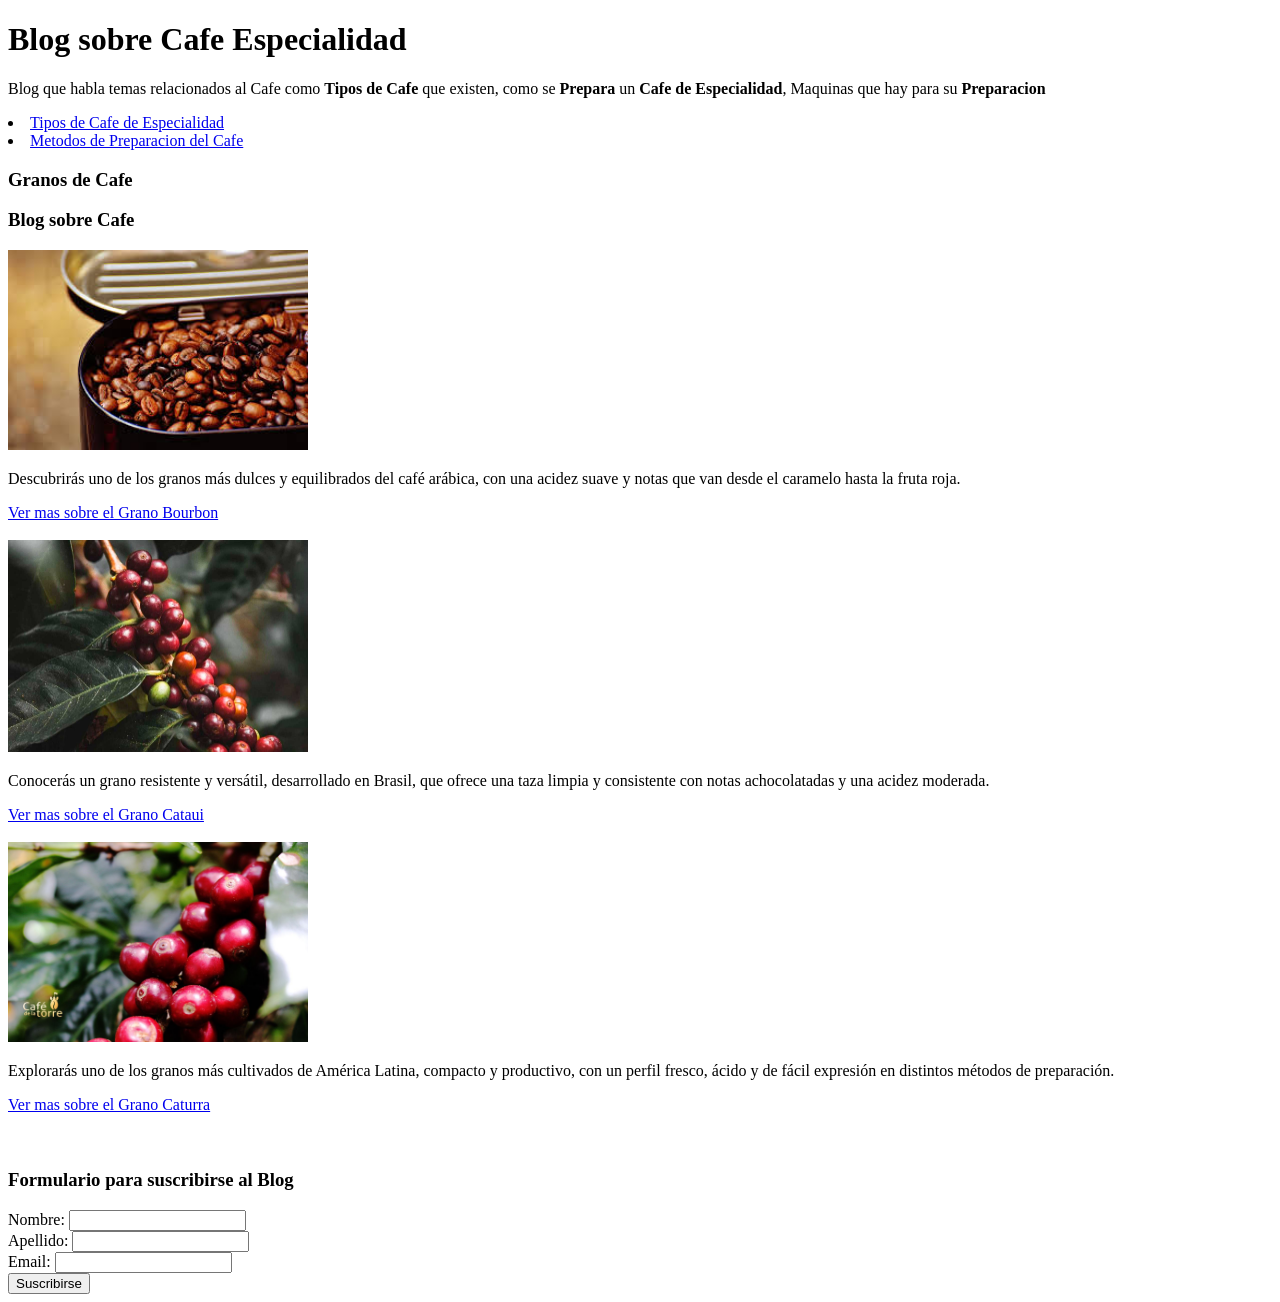
==== blog/grans_coffee.html @ 502a480e "Creation Principal Page and Content Page of theme's as the Type Coffee, Preparation Coffee and Grans" ====
<!DOCTYPE html>
<html lang="en">
<head>
    <meta charset="UTF-8">
    <meta name="viewport" content="width=device-width, initial-scale=1.0">
    <title>Granos de Cafe de Especialidad</title>
</head>
<body>
    <!-- Header with the Name Blog -->
    <header>
        <h1>Blog sobre Cafe Especialidad</h1>
    </header>

    <!-- Description of Page Blog -->
    <main>
        <p>
            Blog que habla temas relacionados al Cafe como <strong>Tipos de Cafe</strong>
            que existen, como se <strong>Prepara</strong> un <strong>Cafe de Especialidad</strong>, 
            Maquinas que hay para su <strong>Preparacion</strong>
        </p>
    </main>

    
    <!-- Navegation Menu between different theme's -->
    <nav>
        <li> <a href="type_coffee.html">Tipos de Cafe de Especialidad</a> </li>
        <li> <a href="method_preparation.html">Metodos de Preparacion del Cafe</a> </li>
    </nav>
    
    <!-- Name theme Speciallity Coffee -->
    <h3>Granos de Cafe</h3>

    <!-- Content's about Coffee -->
    <!-- List Blog for theme -->
    <section>
        <h3>Blog sobre Cafe</h3>

        <article>
            <img src="img/bourbon.jpg" width="300" alt="Cafe">
            <p>Descubrirás uno de los granos más dulces y equilibrados del café arábica, con una acidez suave y notas que van desde el caramelo hasta la fruta roja.</p>
            <a href="content-blog/grans_coffee/">Ver mas sobre el Grano Bourbon</a>
        </article>
        <br>

        <article>
            <img src="img/cataui.jpg" width="300" alt="Granos de Cafe">
            <p>Conocerás un grano resistente y versátil, desarrollado en Brasil, que ofrece una taza limpia y consistente con notas achocolatadas y una acidez moderada.</p>
            <a href="content-blog/grans_coffee/">Ver mas sobre el Grano Cataui</a>
        </article>
        <br>

        <article>
            <img src="img/caturra.jpg" width="300" alt="Cafe con Leche">
            <p>Explorarás uno de los granos más cultivados de América Latina, compacto y productivo, con un perfil fresco, ácido y de fácil expresión en distintos métodos de preparación.</p>
            <a href="content-blog/grans_coffee/">Ver mas sobre el Grano Caturra</a>
        </article>
        <br>
    </section>
    <br>

    <!-- Suscribe form of Blog -->
    <footer>
        <h3>Formulario para suscribirse al Blog</h3>
        <form method="POST">
            <label>Nombre: </label><input type="text"> <br>
            <label>Apellido: </label><input type="text"> <br>
            <label>Email: </label><input type="email"> <br>

            <button type="submit">Suscribirse</button>
        </form>
    </footer>
</body>
</html>
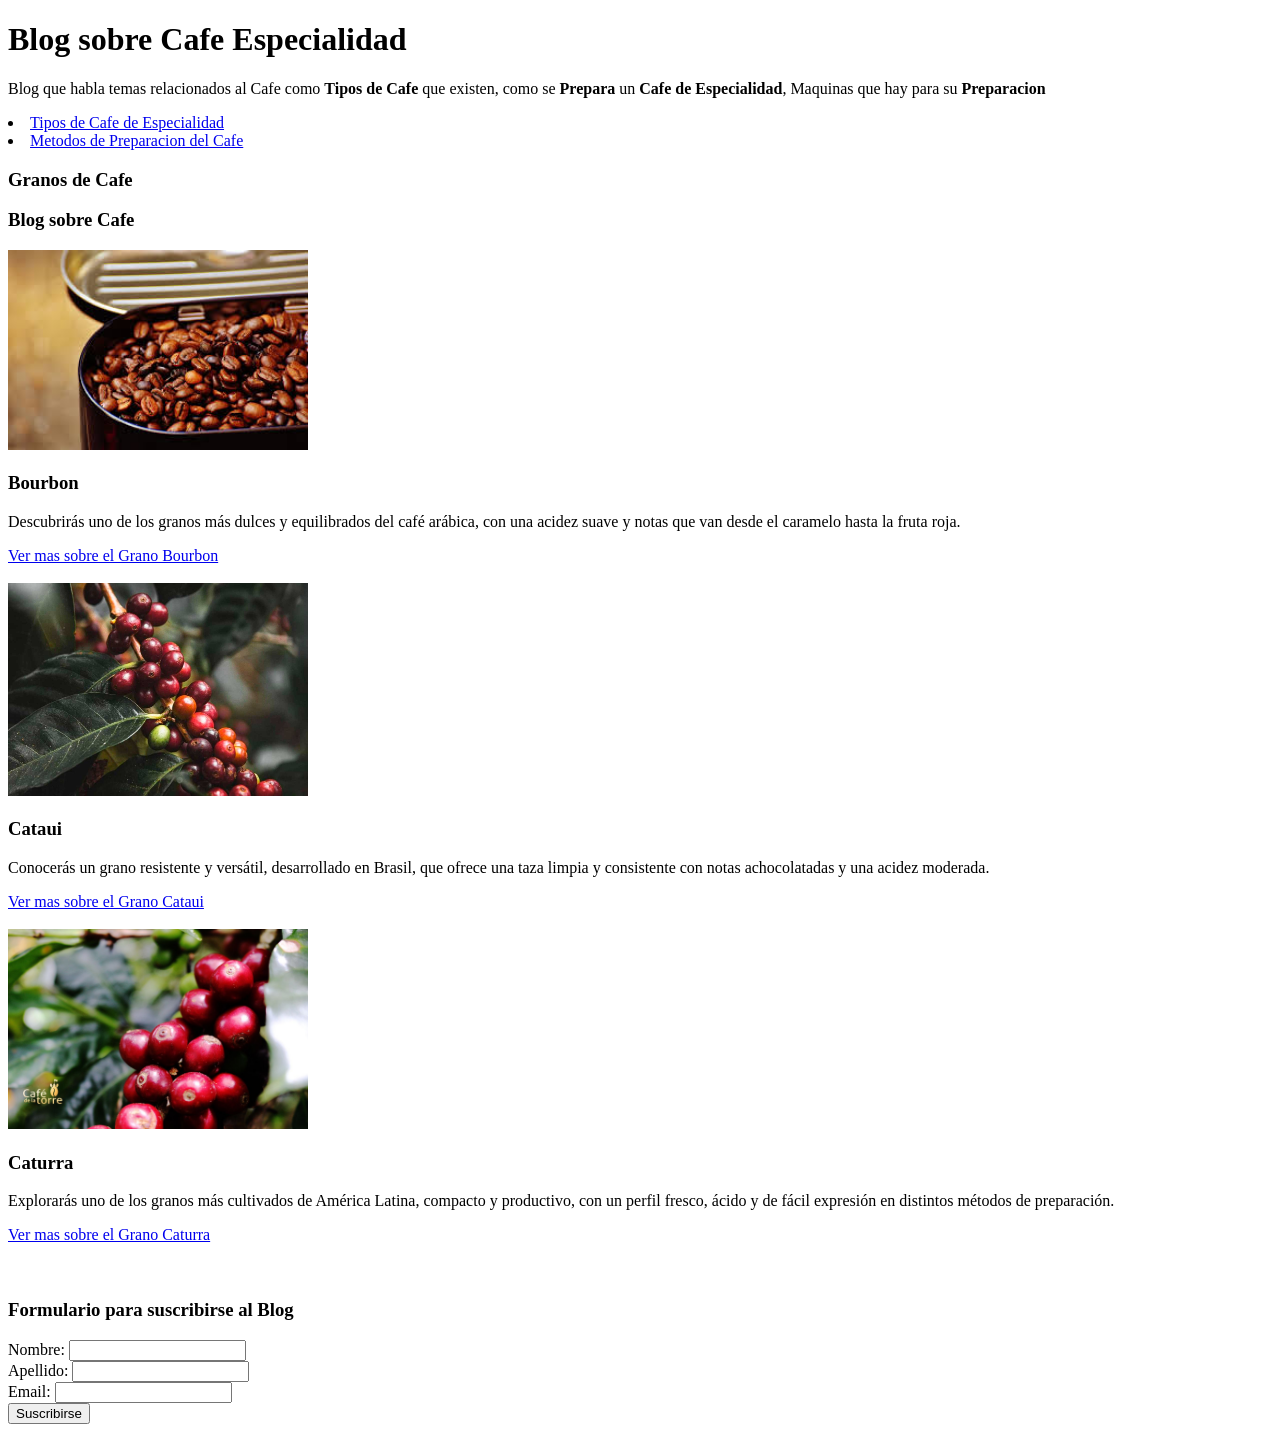
==== commit 0e8c95fc: "Write content about Grans Coffee in the grans_coffee page by Blog" ====
--- a/blog/grans_coffee.html
+++ b/blog/grans_coffee.html
@@ -37,22 +37,25 @@
 
         <article>
             <img src="img/bourbon.jpg" width="300" alt="Cafe">
+            <h3>Bourbon</h3>
             <p>Descubrirás uno de los granos más dulces y equilibrados del café arábica, con una acidez suave y notas que van desde el caramelo hasta la fruta roja.</p>
-            <a href="content-blog/grans_coffee/">Ver mas sobre el Grano Bourbon</a>
+            <a href="content-blog/grans_coffee/bourbon.html">Ver mas sobre el Grano Bourbon</a>
         </article>
         <br>
 
         <article>
             <img src="img/cataui.jpg" width="300" alt="Granos de Cafe">
+            <h3>Cataui</h3>
             <p>Conocerás un grano resistente y versátil, desarrollado en Brasil, que ofrece una taza limpia y consistente con notas achocolatadas y una acidez moderada.</p>
-            <a href="content-blog/grans_coffee/">Ver mas sobre el Grano Cataui</a>
+            <a href="content-blog/grans_coffee/cataui.html">Ver mas sobre el Grano Cataui</a>
         </article>
         <br>
 
         <article>
             <img src="img/caturra.jpg" width="300" alt="Cafe con Leche">
+            <h3>Caturra</h3>
             <p>Explorarás uno de los granos más cultivados de América Latina, compacto y productivo, con un perfil fresco, ácido y de fácil expresión en distintos métodos de preparación.</p>
-            <a href="content-blog/grans_coffee/">Ver mas sobre el Grano Caturra</a>
+            <a href="content-blog/grans_coffee/caturra.html">Ver mas sobre el Grano Caturra</a>
         </article>
         <br>
     </section>
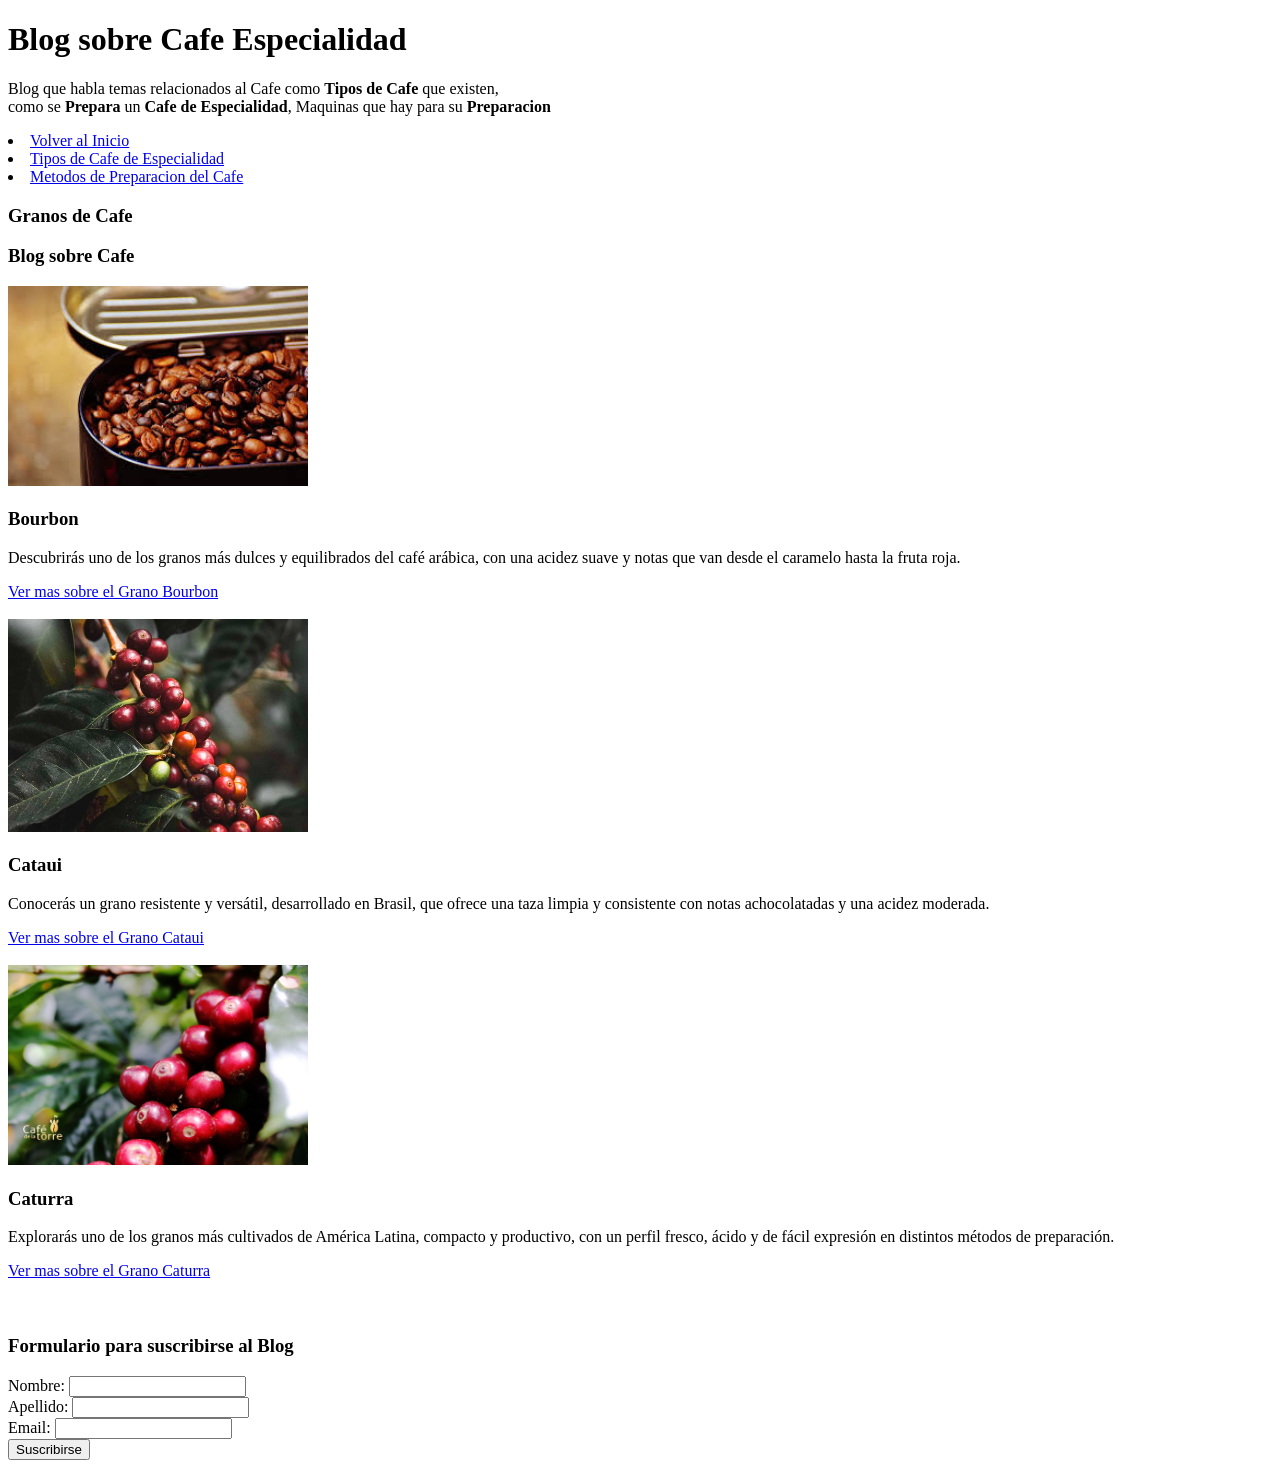
==== commit 150bd52e: "Insert link to back main page" ====
--- a/blog/grans_coffee.html
+++ b/blog/grans_coffee.html
@@ -15,7 +15,7 @@
     <main>
         <p>
             Blog que habla temas relacionados al Cafe como <strong>Tipos de Cafe</strong>
-            que existen, como se <strong>Prepara</strong> un <strong>Cafe de Especialidad</strong>, 
+            que existen, <br>como se <strong>Prepara</strong> un <strong>Cafe de Especialidad</strong>, 
             Maquinas que hay para su <strong>Preparacion</strong>
         </p>
     </main>
@@ -23,6 +23,7 @@
     
     <!-- Navegation Menu between different theme's -->
     <nav>
+        <li> <a href="index.html">Volver al Inicio</a> </li>
         <li> <a href="type_coffee.html">Tipos de Cafe de Especialidad</a> </li>
         <li> <a href="method_preparation.html">Metodos de Preparacion del Cafe</a> </li>
     </nav>
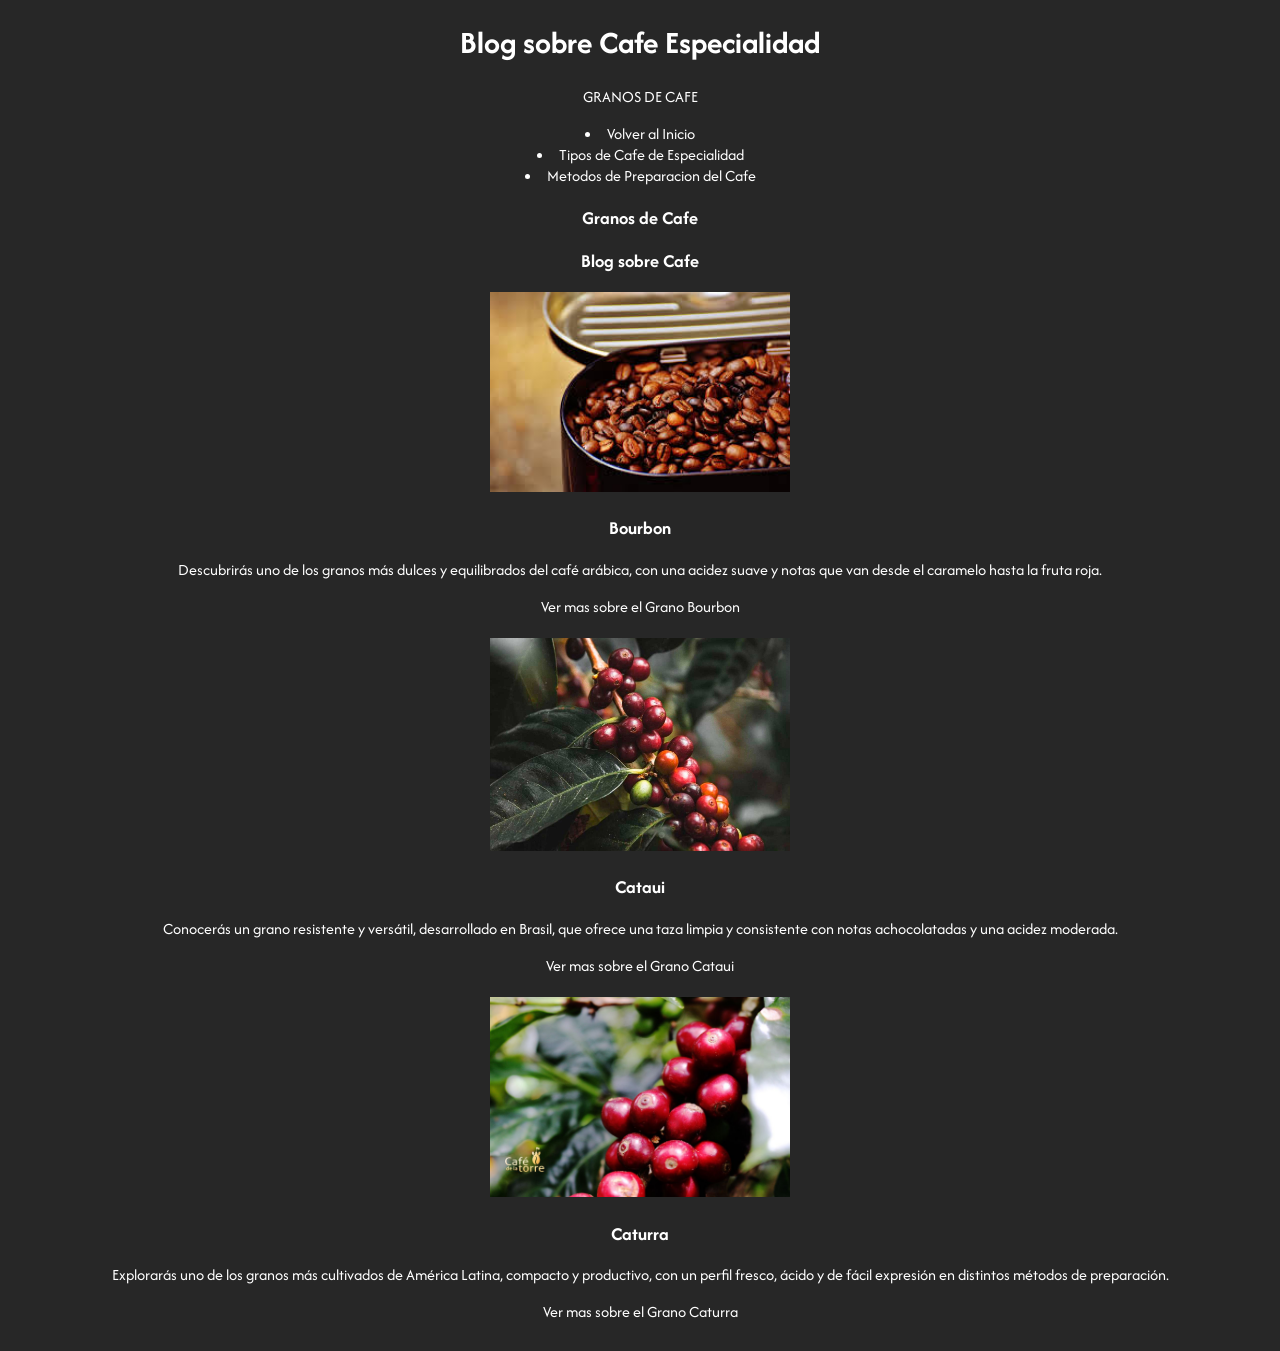
==== commit 0375739f: "Modify style page main with CSS" ====
--- a/blog/grans_coffee.html
+++ b/blog/grans_coffee.html
@@ -3,6 +3,10 @@
 <head>
     <meta charset="UTF-8">
     <meta name="viewport" content="width=device-width, initial-scale=1.0">
+    <link rel="stylesheet" href="style.css">
+    <link rel="preconnect" href="https://fonts.googleapis.com">
+    <link rel="preconnect" href="https://fonts.gstatic.com" crossorigin>
+    <link href="https://fonts.googleapis.com/css2?family=Afacad:ital,wght@0,400..700;1,400..700&display=swap" rel="stylesheet">
     <title>Granos de Cafe de Especialidad</title>
 </head>
 <body>
@@ -13,11 +17,7 @@
 
     <!-- Description of Page Blog -->
     <main>
-        <p>
-            Blog que habla temas relacionados al Cafe como <strong>Tipos de Cafe</strong>
-            que existen, <br>como se <strong>Prepara</strong> un <strong>Cafe de Especialidad</strong>, 
-            Maquinas que hay para su <strong>Preparacion</strong>
-        </p>
+        <p> GRANOS DE CAFE </p>
     </main>
 
     
@@ -60,18 +60,5 @@
         </article>
         <br>
     </section>
-    <br>
-
-    <!-- Suscribe form of Blog -->
-    <footer>
-        <h3>Formulario para suscribirse al Blog</h3>
-        <form method="POST">
-            <label>Nombre: </label><input type="text"> <br>
-            <label>Apellido: </label><input type="text"> <br>
-            <label>Email: </label><input type="email"> <br>
-
-            <button type="submit">Suscribirse</button>
-        </form>
-    </footer>
 </body>
 </html>
--- a/blog/style.css
+++ b/blog/style.css
@@ -0,0 +1,25 @@
+body {
+    background-color: #272727;
+    color: white;
+    font-family: 'Afacad';
+    font-size: 30;
+    text-align: center;
+}
+
+.keyword-coffee {
+    color: #7C5C40;
+}
+
+a {
+    color: white;
+    text-decoration: none;
+}
+
+a:hover {
+    color: #7C5C40;
+}
+
+.form {
+    background-color: #7C5C40;
+    padding: 40px;
+}
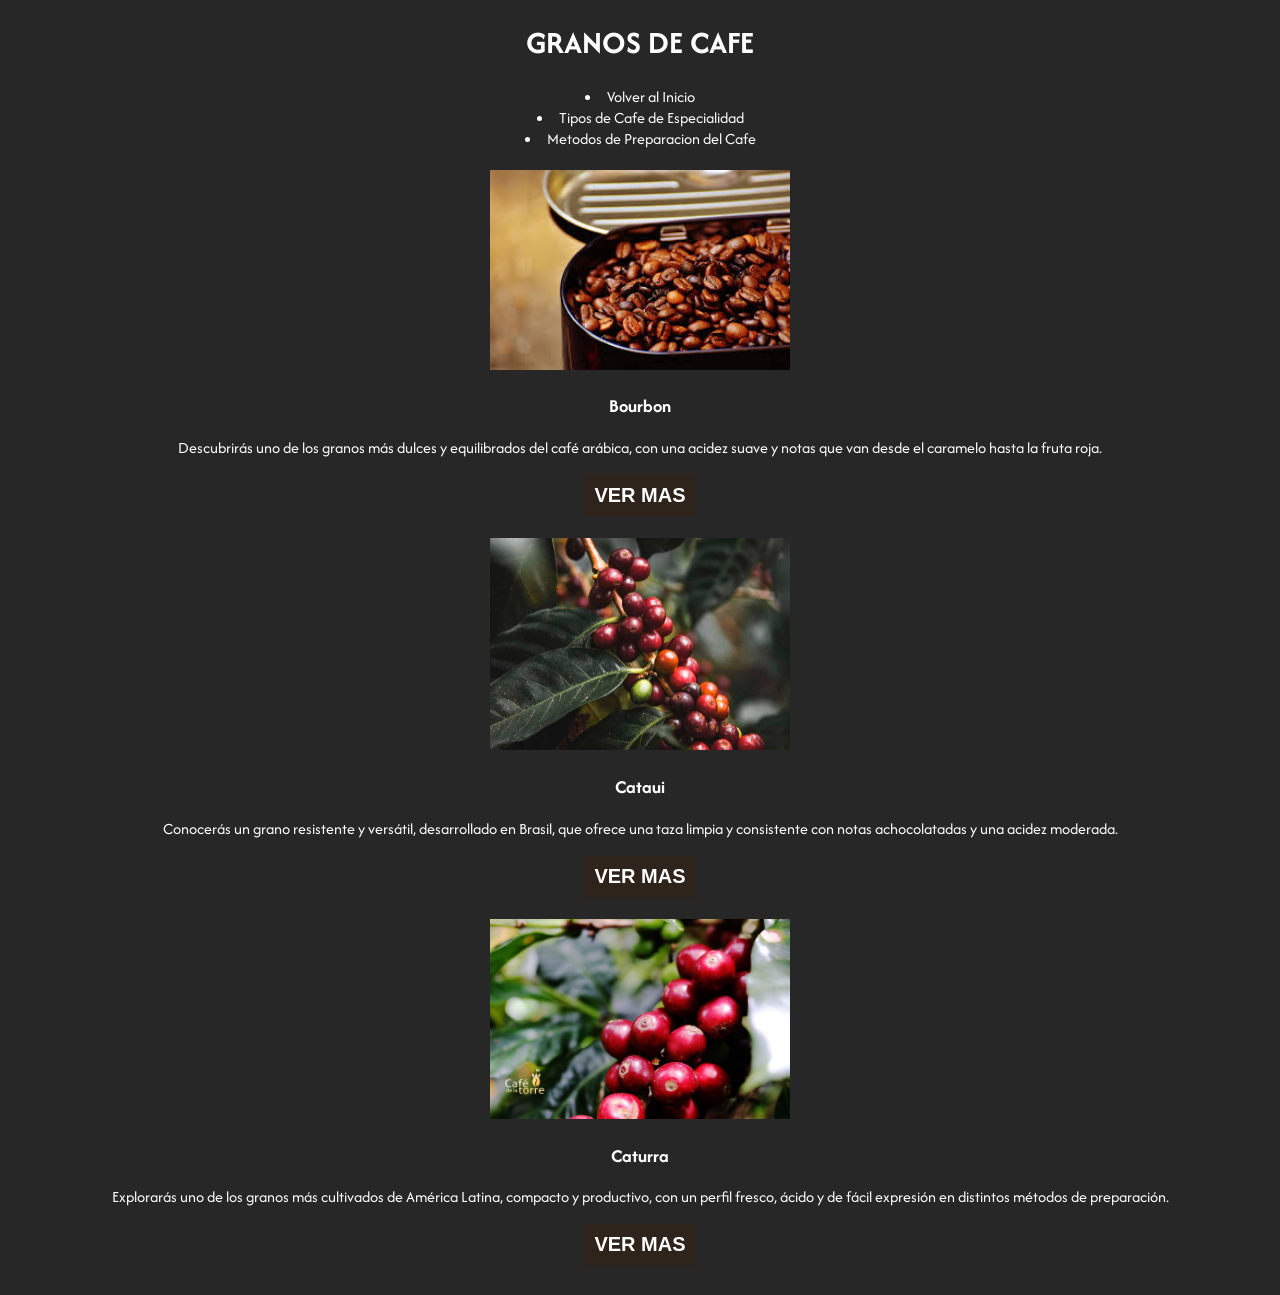
==== commit 208d9060: "Appling style main page in other page's" ====
--- a/blog/grans_coffee.html
+++ b/blog/grans_coffee.html
@@ -12,35 +12,25 @@
 <body>
     <!-- Header with the Name Blog -->
     <header>
-        <h1>Blog sobre Cafe Especialidad</h1>
+        <h1> GRANOS DE CAFE </h1>
     </header>
 
-    <!-- Description of Page Blog -->
-    <main>
-        <p> GRANOS DE CAFE </p>
-    </main>
-
-    
     <!-- Navegation Menu between different theme's -->
     <nav>
         <li> <a href="index.html">Volver al Inicio</a> </li>
         <li> <a href="type_coffee.html">Tipos de Cafe de Especialidad</a> </li>
         <li> <a href="method_preparation.html">Metodos de Preparacion del Cafe</a> </li>
     </nav>
+    <br>
     
-    <!-- Name theme Speciallity Coffee -->
-    <h3>Granos de Cafe</h3>
-
     <!-- Content's about Coffee -->
     <!-- List Blog for theme -->
     <section>
-        <h3>Blog sobre Cafe</h3>
-
         <article>
             <img src="img/bourbon.jpg" width="300" alt="Cafe">
             <h3>Bourbon</h3>
             <p>Descubrirás uno de los granos más dulces y equilibrados del café arábica, con una acidez suave y notas que van desde el caramelo hasta la fruta roja.</p>
-            <a href="content-blog/grans_coffee/bourbon.html">Ver mas sobre el Grano Bourbon</a>
+            <button class="detail-blog"> <a href="content-blog/grans_coffee/bourbon.html"> VER MAS </a> </button>
         </article>
         <br>
 
@@ -48,7 +38,7 @@
             <img src="img/cataui.jpg" width="300" alt="Granos de Cafe">
             <h3>Cataui</h3>
             <p>Conocerás un grano resistente y versátil, desarrollado en Brasil, que ofrece una taza limpia y consistente con notas achocolatadas y una acidez moderada.</p>
-            <a href="content-blog/grans_coffee/cataui.html">Ver mas sobre el Grano Cataui</a>
+            <button class="detail-blog"> <a href="content-blog/grans_coffee/cataui.html"> VER MAS </a> </button>
         </article>
         <br>
 
@@ -56,7 +46,7 @@
             <img src="img/caturra.jpg" width="300" alt="Cafe con Leche">
             <h3>Caturra</h3>
             <p>Explorarás uno de los granos más cultivados de América Latina, compacto y productivo, con un perfil fresco, ácido y de fácil expresión en distintos métodos de preparación.</p>
-            <a href="content-blog/grans_coffee/caturra.html">Ver mas sobre el Grano Caturra</a>
+            <button class="detail-blog"> <a href="content-blog/grans_coffee/caturra.html"> VER MAS </a> </button>
         </article>
         <br>
     </section>
--- a/blog/style.css
+++ b/blog/style.css
@@ -1,9 +1,24 @@
+/* Page main */
 body {
     background-color: #272727;
     color: white;
     font-family: 'Afacad';
     font-size: 30;
     text-align: center;
+}
+
+.detail-blog {
+    background-color: #2F241B;
+    border: none;
+    color: white;
+    font-size: 20px;
+    font-weight: 700;
+    padding: 10px;
+}
+
+.form {
+    background-color: #7C5C40;
+    padding: 40px;
 }
 
 .keyword-coffee {
@@ -17,9 +32,4 @@
 
 a:hover {
     color: #7C5C40;
-}
-
-.form {
-    background-color: #7C5C40;
-    padding: 40px;
 }
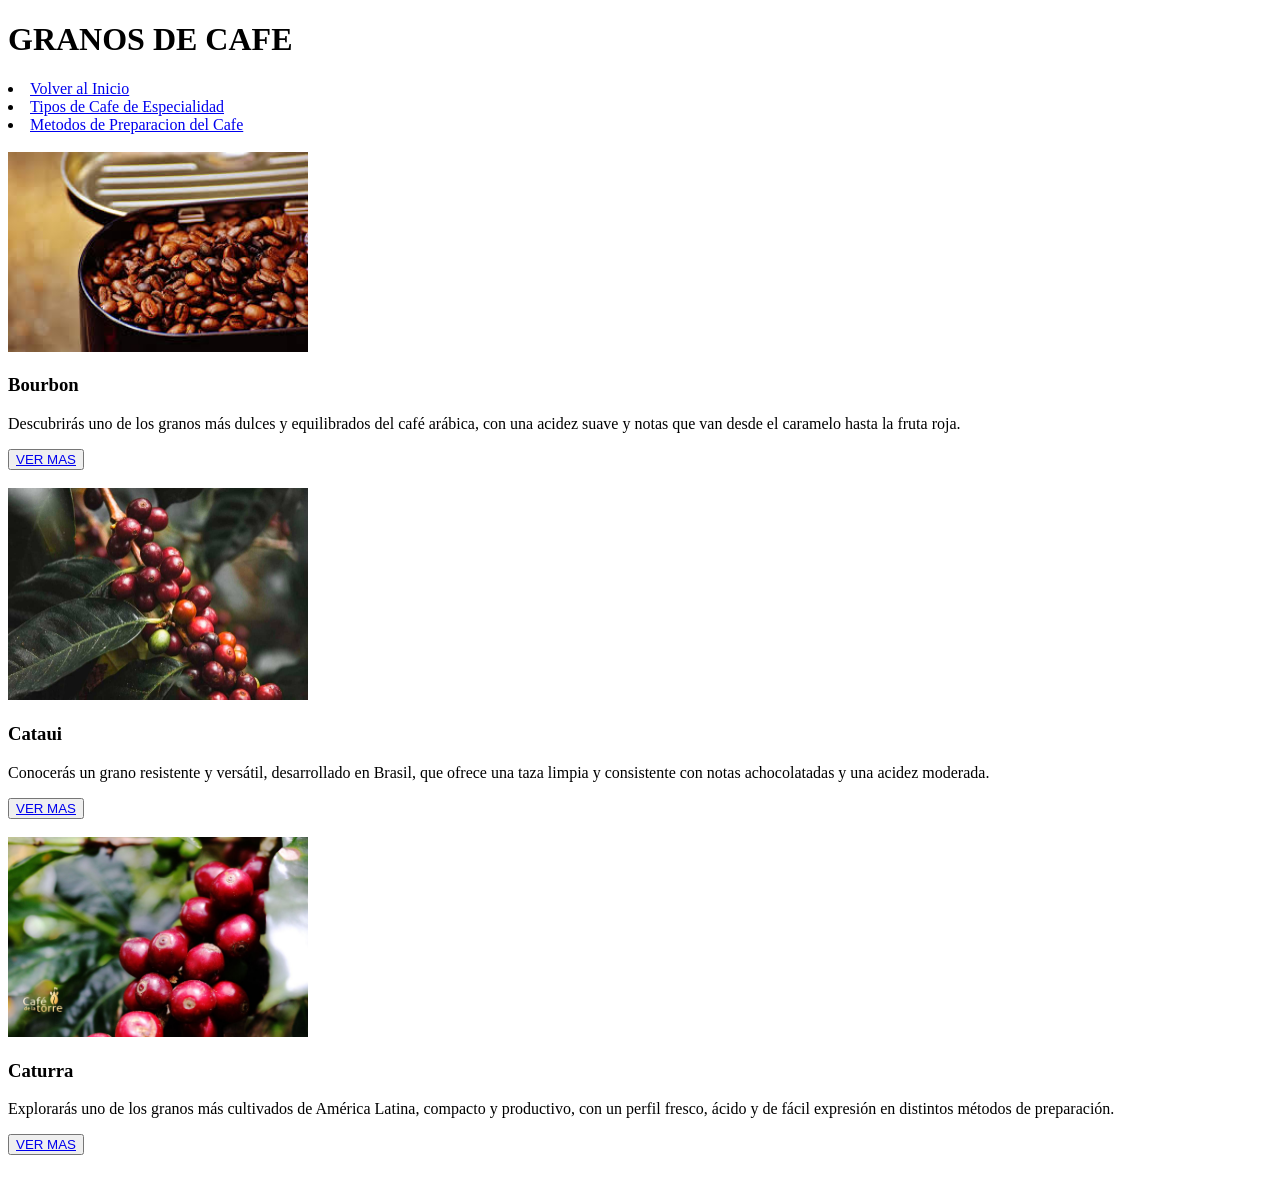
==== commit 52d69f0e: "Improving style and User Interface of coffe_type page's" ====
--- a/blog/grans_coffee.html
+++ b/blog/grans_coffee.html
@@ -3,7 +3,7 @@
 <head>
     <meta charset="UTF-8">
     <meta name="viewport" content="width=device-width, initial-scale=1.0">
-    <link rel="stylesheet" href="style.css">
+    <link rel="stylesheet" href="../../style.css">
     <link rel="preconnect" href="https://fonts.googleapis.com">
     <link rel="preconnect" href="https://fonts.gstatic.com" crossorigin>
     <link href="https://fonts.googleapis.com/css2?family=Afacad:ital,wght@0,400..700;1,400..700&display=swap" rel="stylesheet">
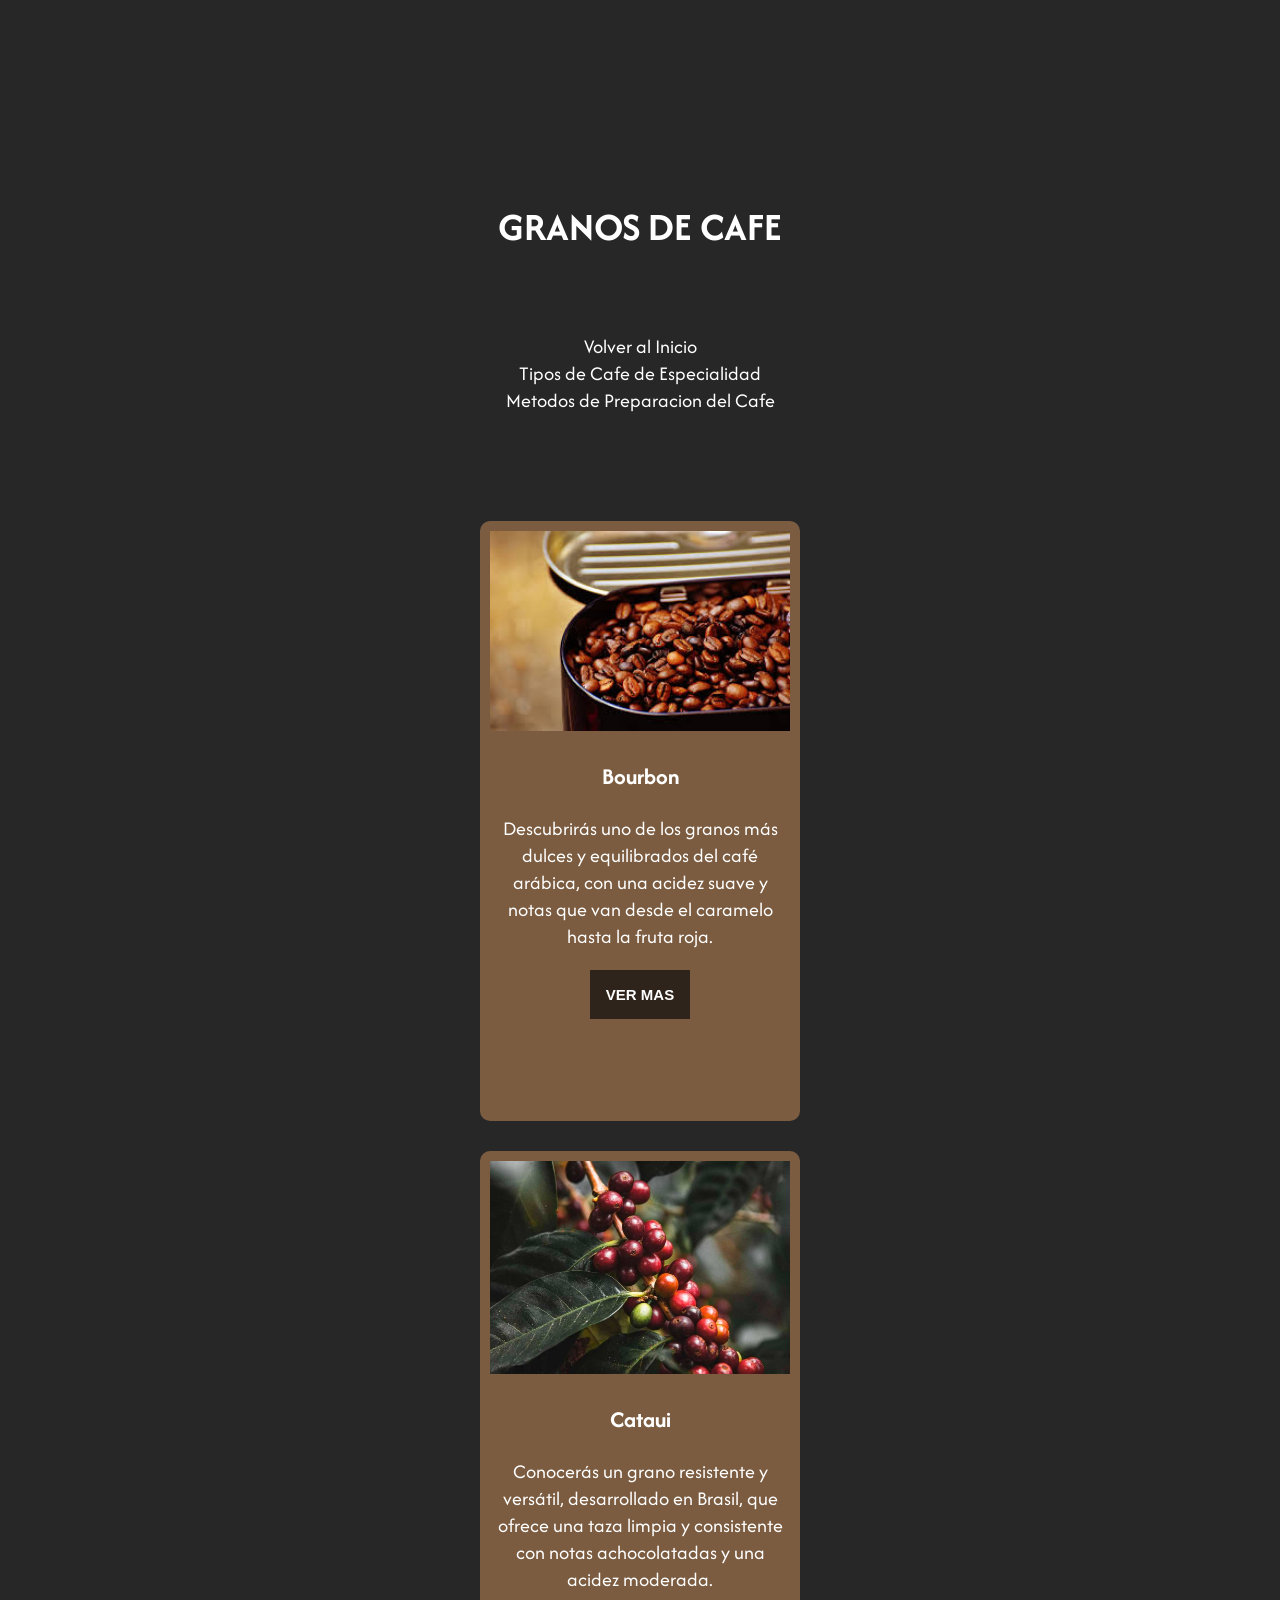
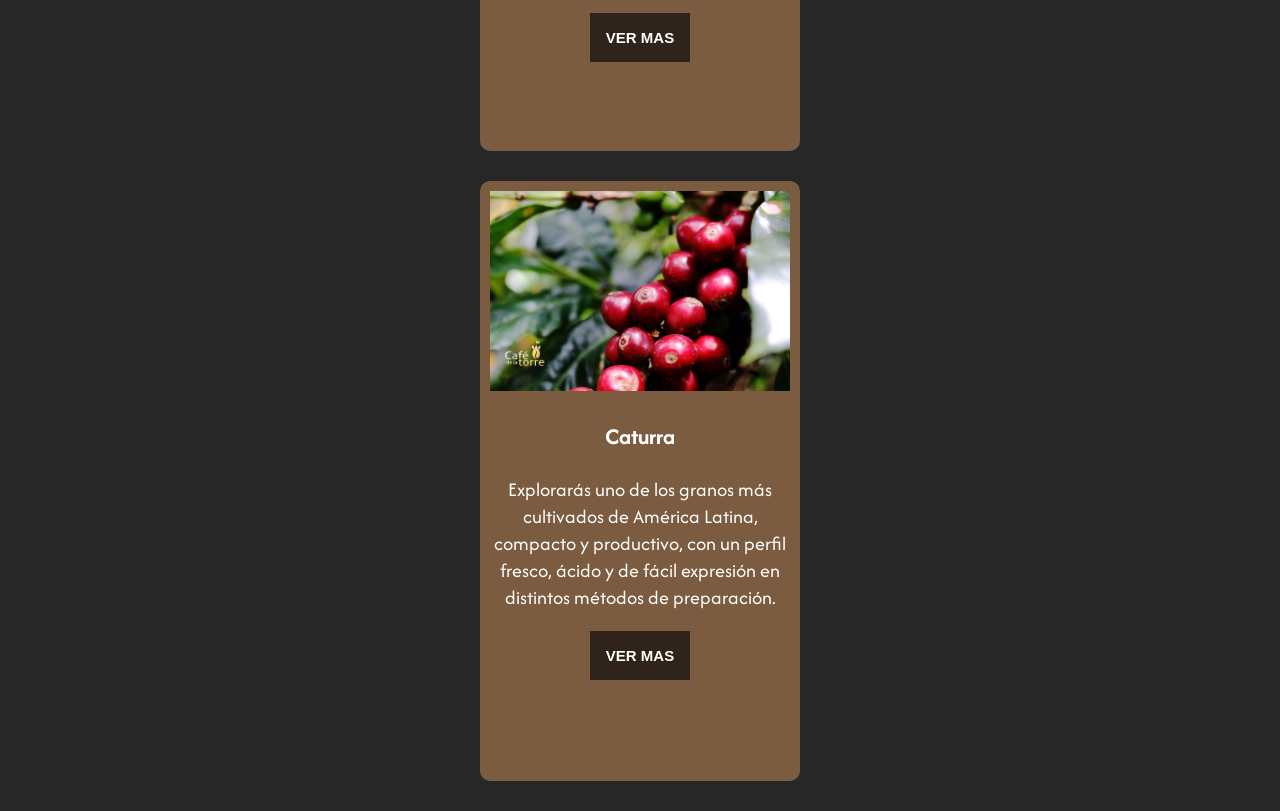
==== commit 12fc6dc5: "Modify text position in the content blog's" ====
--- a/blog/grans_coffee.html
+++ b/blog/grans_coffee.html
@@ -3,10 +3,10 @@
 <head>
     <meta charset="UTF-8">
     <meta name="viewport" content="width=device-width, initial-scale=1.0">
-    <link rel="stylesheet" href="../../style.css">
     <link rel="preconnect" href="https://fonts.googleapis.com">
     <link rel="preconnect" href="https://fonts.gstatic.com" crossorigin>
     <link href="https://fonts.googleapis.com/css2?family=Afacad:ital,wght@0,400..700;1,400..700&display=swap" rel="stylesheet">
+    <link rel="stylesheet" href="style.css">
     <title>Granos de Cafe de Especialidad</title>
 </head>
 <body>
@@ -17,35 +17,37 @@
 
     <!-- Navegation Menu between different theme's -->
     <nav>
-        <li> <a href="index.html">Volver al Inicio</a> </li>
-        <li> <a href="type_coffee.html">Tipos de Cafe de Especialidad</a> </li>
-        <li> <a href="method_preparation.html">Metodos de Preparacion del Cafe</a> </li>
+        <a href="index.html">Volver al Inicio</a>
+        <br>
+        <a href="type_coffee.html">Tipos de Cafe de Especialidad</a>
+        <br>
+        <a href="method_preparation.html">Metodos de Preparacion del Cafe</a>
     </nav>
     <br>
     
     <!-- Content's about Coffee -->
     <!-- List Blog for theme -->
     <section>
-        <article>
+        <article class="grans-coffee">
             <img src="img/bourbon.jpg" width="300" alt="Cafe">
             <h3>Bourbon</h3>
-            <p>Descubrirás uno de los granos más dulces y equilibrados del café arábica, con una acidez suave y notas que van desde el caramelo hasta la fruta roja.</p>
+            <p class="preview-grans">Descubrirás uno de los granos más dulces y equilibrados del café arábica, con una acidez suave y notas que van desde el caramelo hasta la fruta roja.</p>
             <button class="detail-blog"> <a href="content-blog/grans_coffee/bourbon.html"> VER MAS </a> </button>
         </article>
         <br>
 
-        <article>
+        <article class="grans-coffee">
             <img src="img/cataui.jpg" width="300" alt="Granos de Cafe">
             <h3>Cataui</h3>
-            <p>Conocerás un grano resistente y versátil, desarrollado en Brasil, que ofrece una taza limpia y consistente con notas achocolatadas y una acidez moderada.</p>
+            <p class="preview-grans">Conocerás un grano resistente y versátil, desarrollado en Brasil, que ofrece una taza limpia y consistente con notas achocolatadas y una acidez moderada.</p>
             <button class="detail-blog"> <a href="content-blog/grans_coffee/cataui.html"> VER MAS </a> </button>
         </article>
         <br>
 
-        <article>
+        <article class="grans-coffee">
             <img src="img/caturra.jpg" width="300" alt="Cafe con Leche">
             <h3>Caturra</h3>
-            <p>Explorarás uno de los granos más cultivados de América Latina, compacto y productivo, con un perfil fresco, ácido y de fácil expresión en distintos métodos de preparación.</p>
+            <p class="preview-grans">Explorarás uno de los granos más cultivados de América Latina, compacto y productivo, con un perfil fresco, ácido y de fácil expresión en distintos métodos de preparación.</p>
             <button class="detail-blog"> <a href="content-blog/grans_coffee/caturra.html"> VER MAS </a> </button>
         </article>
         <br>
--- a/blog/style.css
+++ b/blog/style.css
@@ -0,0 +1,135 @@
+/* Page main */
+header {
+    margin: 200px 0px 60px 0px;
+}
+
+nav {
+    margin: 80px;
+}
+
+body {
+    background-color: #272727;
+    color: white;
+    font-family: Afacad;
+    font-size: 20px;
+    margin: 0;
+    padding: 0;
+    text-align: center;
+}
+
+.theme-blog {
+    background-color: #7C5C40;
+    border-radius: 10px;
+    display: inline-block;
+    margin: 0 15px 50px 15px;
+    padding: 10px;
+    width: 280px;
+    height: 500px;
+    text-align: left;
+    vertical-align: top;
+}
+
+.theme-blog img {
+    margin: 0 43px 0 43px;
+    position: relative;
+}
+
+.detail-blog {
+    background-color: #2F241B;
+    border: none;
+    color: white;
+    font-size: 15px;
+    font-weight: 700;
+    padding: 16px;
+}
+
+.form {
+    background-color: #7C5C40;
+    padding: 40px;
+}
+
+.keyword-coffee {
+    color: #7C5C40;
+}
+
+.back {
+    margin: 120px;
+    padding: 40px;
+}
+
+.button {
+    background-color: #2F241B;
+    border: none;
+    border-radius: 6px;
+    color: white;
+    font-size: 20px;
+    margin: 20px;
+    padding: 10px;
+}
+
+a {
+    color: white;
+    text-decoration: none;
+}
+
+a:hover {
+    color: #7C5C40;
+}
+
+
+/* Type Coffee Page */
+.type-coffee {
+    margin: 100px 0px 60px 0px;
+}
+
+.list {
+    background-color: #2F241B;
+    border: none;
+    color: white;
+    font-size: 15px;
+    font-weight: 700;
+    padding: 16px;
+}
+
+.type-coffee-content {
+    background-color: #7C5C40;
+    border-radius: 10px;
+    display: inline-block;
+    width: 300px;
+    height: 580px;
+    margin: 0px 0px 30px 0px;
+    padding: 10px;
+}
+
+.text-coffee {
+    margin-left: auto;
+    margin-right: auto;
+    width: 600px;
+    text-align: left;
+}
+
+.important-word {
+    color: #7C5C40;
+}
+
+/* Grans Coffee Page */
+.grans-coffee {
+    background-color: #7C5C40;
+    border-radius: 10px;
+    display: inline-block;
+    width: 300px;
+    height: 580px;
+    margin: 0px 0px 30px 0px;
+    padding: 10px;
+}
+
+/* Method Preparation Page */
+.method-preparation {
+    background-color: #7C5C40;
+    border-radius: 10px;
+    display: inline-block;
+    margin: 20px 0 20px 0;
+    width: 300px;
+    height: 640px;
+    padding: 10px;
+}
